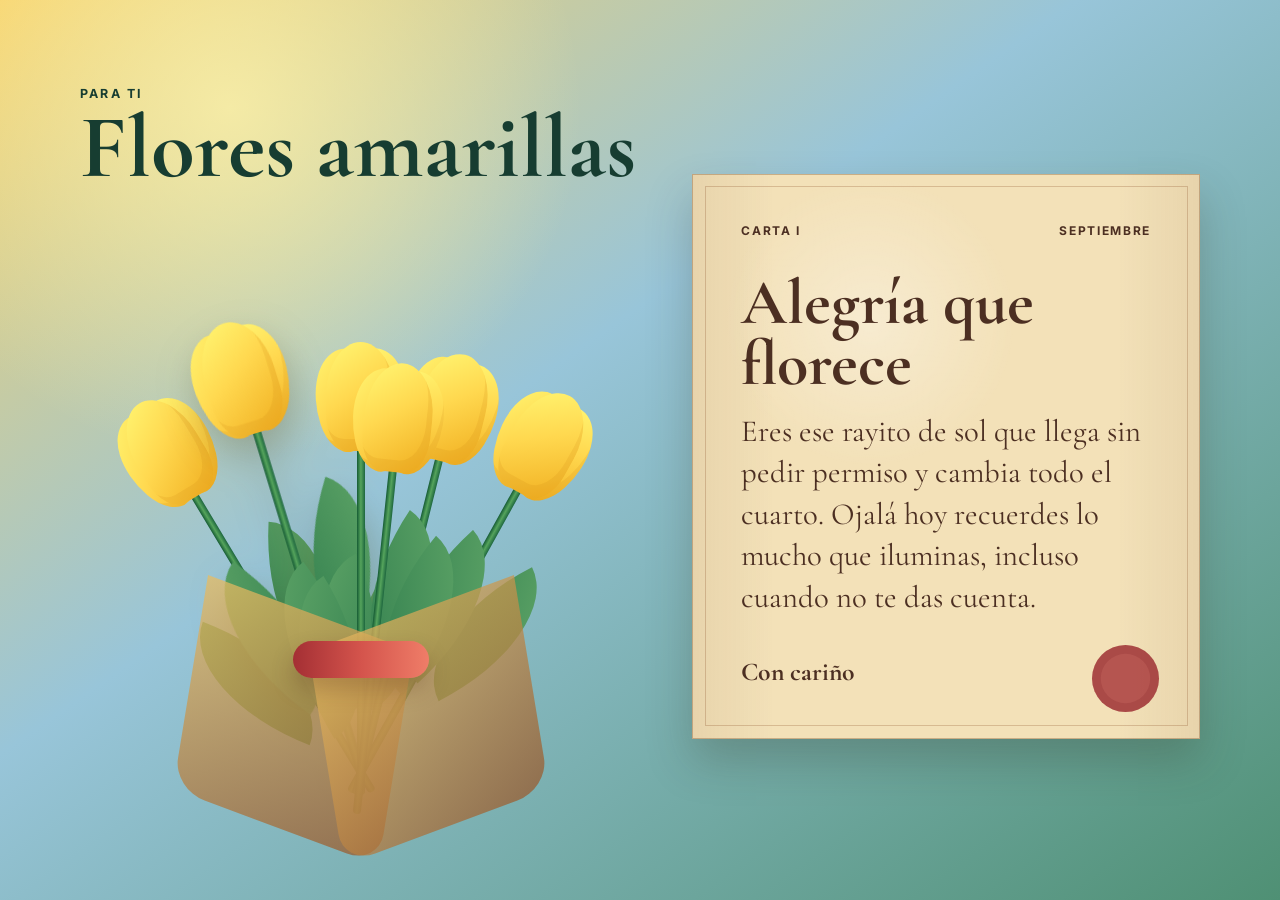
==== index.html @ 32c4aaad "Add interactive yellow tulip bouquet page" ====
<!doctype html>
<html lang="es">
  <head>
    <meta charset="UTF-8" />
    <meta name="viewport" content="width=device-width, initial-scale=1.0" />
    <title>Ramo de tulipanes amarillos</title>
    <link rel="preconnect" href="https://fonts.googleapis.com" />
    <link rel="preconnect" href="https://fonts.gstatic.com" crossorigin />
    <link
      href="https://fonts.googleapis.com/css2?family=Cormorant+Garamond:wght@500;600;700&family=Inter:wght@400;600;700&display=swap"
      rel="stylesheet"
    />
    <link rel="stylesheet" href="styles.css" />
  </head>
  <body>
    <main class="scene" aria-label="Ramo interactivo de tulipanes amarillos">
      <section class="bouquet-panel">
        <div class="title-block">
          <p>Para ti</p>
          <h1>Flores amarillas</h1>
        </div>

        <div class="bouquet" aria-label="Selecciona un tulipán para leer su carta">
          <div class="wrap wrap-left"></div>
          <div class="wrap wrap-right"></div>
          <div class="ribbon"></div>

          <button class="tulip tulip-1 is-active" type="button" data-flower="0" aria-label="Tulipán de la alegría" aria-pressed="true">
            <span class="stem"></span>
            <span class="leaf leaf-a"></span>
            <span class="leaf leaf-b"></span>
            <span class="bloom">
              <span class="petal petal-left"></span>
              <span class="petal petal-center"></span>
              <span class="petal petal-right"></span>
            </span>
          </button>

          <button class="tulip tulip-2" type="button" data-flower="1" aria-label="Tulipán de la calma" aria-pressed="false">
            <span class="stem"></span>
            <span class="leaf leaf-a"></span>
            <span class="leaf leaf-b"></span>
            <span class="bloom">
              <span class="petal petal-left"></span>
              <span class="petal petal-center"></span>
              <span class="petal petal-right"></span>
            </span>
          </button>

          <button class="tulip tulip-3" type="button" data-flower="2" aria-label="Tulipán de la esperanza" aria-pressed="false">
            <span class="stem"></span>
            <span class="leaf leaf-a"></span>
            <span class="leaf leaf-b"></span>
            <span class="bloom">
              <span class="petal petal-left"></span>
              <span class="petal petal-center"></span>
              <span class="petal petal-right"></span>
            </span>
          </button>

          <button class="tulip tulip-4" type="button" data-flower="3" aria-label="Tulipán de la ternura" aria-pressed="false">
            <span class="stem"></span>
            <span class="leaf leaf-a"></span>
            <span class="leaf leaf-b"></span>
            <span class="bloom">
              <span class="petal petal-left"></span>
              <span class="petal petal-center"></span>
              <span class="petal petal-right"></span>
            </span>
          </button>

          <button class="tulip tulip-5" type="button" data-flower="4" aria-label="Tulipán de la luz" aria-pressed="false">
            <span class="stem"></span>
            <span class="leaf leaf-a"></span>
            <span class="leaf leaf-b"></span>
            <span class="bloom">
              <span class="petal petal-left"></span>
              <span class="petal petal-center"></span>
              <span class="petal petal-right"></span>
            </span>
          </button>

          <button class="tulip tulip-6" type="button" data-flower="5" aria-label="Tulipán del cariño" aria-pressed="false">
            <span class="stem"></span>
            <span class="leaf leaf-a"></span>
            <span class="leaf leaf-b"></span>
            <span class="bloom">
              <span class="petal petal-left"></span>
              <span class="petal petal-center"></span>
              <span class="petal petal-right"></span>
            </span>
          </button>
        </div>
      </section>

      <aside class="letter" aria-live="polite">
        <div class="letter-top">
          <span id="letter-number">Carta I</span>
          <span>Septiembre</span>
        </div>
        <h2 id="letter-title">Alegría que florece</h2>
        <p id="letter-message">
          Eres ese rayito de sol que llega sin pedir permiso y cambia todo el cuarto. Ojalá hoy recuerdes lo mucho
          que iluminas, incluso cuando no te das cuenta.
        </p>
        <p class="signature">Con cariño</p>
      </aside>
    </main>

    <script src="script.js"></script>
  </body>
</html>
---- styles.css ----
:root {
  --sky: #98c5d9;
  --deep-green: #1d5a3d;
  --leaf: #2c7a4b;
  --leaf-light: #64a96a;
  --yellow: #ffd84f;
  --yellow-deep: #f0ad1e;
  --paper: #f3e1b8;
  --paper-edge: #bd8f57;
  --ink: #4c2f22;
  --ribbon: #d4544c;
}

* {
  box-sizing: border-box;
}

body {
  min-height: 100vh;
  margin: 0;
  color: var(--ink);
  font-family: Inter, system-ui, sans-serif;
  background:
    radial-gradient(circle at 18% 12%, rgba(255, 244, 172, 0.75), transparent 22rem),
    linear-gradient(145deg, #f7d26a 0%, #98c5d9 42%, #4f9074 100%);
}

button {
  font: inherit;
}

.scene {
  display: grid;
  grid-template-columns: minmax(18rem, 1.05fr) minmax(17rem, 0.95fr);
  gap: clamp(1.25rem, 4vw, 4rem);
  align-items: center;
  width: min(1120px, calc(100% - 2rem));
  min-height: 100vh;
  margin: 0 auto;
  padding: clamp(2rem, 5vw, 5rem) 0 clamp(1.5rem, 4vw, 4rem);
}

.bouquet-panel {
  min-width: 0;
}

.title-block {
  margin-bottom: clamp(0.75rem, 2vw, 1.5rem);
  color: #173d31;
}

.title-block p {
  margin: 0 0 0.25rem;
  font-size: 0.78rem;
  font-weight: 700;
  letter-spacing: 0.18em;
  text-transform: uppercase;
}

.title-block h1 {
  margin: 0;
  font-family: "Cormorant Garamond", Georgia, serif;
  font-size: clamp(3rem, 7vw, 5.8rem);
  line-height: 0.96;
  letter-spacing: 0;
}

.bouquet {
  position: relative;
  height: min(68vh, 39rem);
  min-height: 31rem;
  overflow: visible;
}

.tulip {
  position: absolute;
  bottom: 1rem;
  left: 50%;
  width: 6.25rem;
  height: 30rem;
  padding: 0;
  border: 0;
  background: transparent;
  cursor: pointer;
  transform-origin: 50% 92%;
  transition: transform 180ms ease, filter 180ms ease;
}

.tulip:hover,
.tulip:focus-visible,
.tulip.is-active {
  filter: drop-shadow(0 1rem 1.1rem rgba(78, 67, 22, 0.28));
}

.tulip:focus-visible {
  outline: 3px solid rgba(255, 255, 255, 0.95);
  outline-offset: 0.35rem;
  border-radius: 999px;
}

.tulip.is-active {
  transform: translateX(-50%) rotate(var(--tilt)) translateY(-1.1rem) scale(1.05);
}

.tulip-1 {
  --tilt: -17deg;
  transform: translateX(-50%) rotate(var(--tilt));
  z-index: 4;
}

.tulip-2 {
  --tilt: 14deg;
  transform: translateX(-50%) rotate(var(--tilt));
  z-index: 5;
}

.tulip-3 {
  --tilt: 0deg;
  transform: translateX(-50%) rotate(var(--tilt));
  z-index: 6;
}

.tulip-4 {
  --tilt: -31deg;
  transform: translateX(-50%) rotate(var(--tilt));
  z-index: 3;
}

.tulip-5 {
  --tilt: 29deg;
  transform: translateX(-50%) rotate(var(--tilt));
  z-index: 2;
}

.tulip-6 {
  --tilt: 6deg;
  transform: translateX(-50%) rotate(var(--tilt)) translateY(1.2rem);
  z-index: 7;
}

.stem {
  position: absolute;
  left: calc(50% - 0.25rem);
  bottom: 1rem;
  width: 0.5rem;
  height: 23.5rem;
  border-radius: 999px;
  background: linear-gradient(90deg, #155b34, #55a45c 48%, #1d663e);
}

.leaf {
  position: absolute;
  bottom: 7rem;
  width: 4.8rem;
  height: 9rem;
  border-radius: 100% 0 100% 0;
  background: linear-gradient(135deg, var(--leaf-light), var(--leaf));
  transform-origin: 50% 100%;
}

.leaf-a {
  left: 0.75rem;
  transform: rotate(-38deg);
}

.leaf-b {
  right: 0.65rem;
  bottom: 10rem;
  transform: scaleX(-1) rotate(-34deg);
}

.bloom {
  position: absolute;
  top: 0.5rem;
  left: 50%;
  width: 6.2rem;
  height: 7rem;
  transform: translateX(-50%);
}

.petal {
  position: absolute;
  bottom: 0;
  width: 3.9rem;
  height: 6.3rem;
  background: linear-gradient(145deg, #fff36f 6%, var(--yellow) 45%, var(--yellow-deep) 100%);
  box-shadow: inset -0.35rem -0.75rem 0 rgba(190, 118, 8, 0.13);
}

.petal-center {
  left: 50%;
  width: 4.3rem;
  height: 6.8rem;
  border-radius: 70% 70% 48% 48%;
  transform: translateX(-50%);
  z-index: 3;
}

.petal-left {
  left: 0.2rem;
  border-radius: 82% 42% 54% 44%;
  transform: rotate(-18deg);
  z-index: 2;
}

.petal-right {
  right: 0.2rem;
  border-radius: 42% 82% 44% 54%;
  transform: rotate(18deg);
  z-index: 2;
}

.wrap-left,
.wrap-right {
  position: absolute;
  bottom: 0;
  left: 50%;
  width: 13rem;
  height: 14rem;
  border-radius: 0 0 2rem 2rem;
  background: linear-gradient(145deg, rgba(232, 189, 99, 0.74), rgba(150, 88, 46, 0.75));
  transform-origin: 50% 100%;
  z-index: 8;
}

.wrap-left {
  transform: translateX(-91%) skewY(12deg) rotate(9deg);
}

.wrap-right {
  transform: translateX(-9%) skewY(-12deg) rotate(-9deg);
}

.ribbon {
  position: absolute;
  left: 50%;
  bottom: 9.3rem;
  width: 8.5rem;
  height: 2.3rem;
  border-radius: 999px;
  background: linear-gradient(90deg, #a42f34, var(--ribbon), #ef7d68);
  box-shadow: 0 0.75rem 1.4rem rgba(77, 31, 18, 0.25);
  transform: translateX(-50%);
  z-index: 9;
}

.letter {
  position: relative;
  min-height: 24rem;
  padding: clamp(1.75rem, 4vw, 3rem);
  border: 1px solid rgba(122, 74, 35, 0.34);
  color: var(--ink);
  background:
    linear-gradient(90deg, rgba(96, 57, 27, 0.08), transparent 16%, transparent 84%, rgba(96, 57, 27, 0.08)),
    radial-gradient(circle at 35% 26%, rgba(255, 255, 255, 0.34), transparent 9rem),
    var(--paper);
  box-shadow: 0 1.4rem 2.6rem rgba(51, 50, 33, 0.25);
}

.letter::before,
.letter::after {
  position: absolute;
  content: "";
  inset: 0.7rem;
  border: 1px solid rgba(139, 85, 44, 0.28);
  pointer-events: none;
}

.letter::after {
  inset: auto 2.5rem 1.6rem auto;
  width: 4.2rem;
  height: 4.2rem;
  border: 0;
  border-radius: 50%;
  background: rgba(164, 47, 52, 0.78);
  box-shadow: inset 0 0 0 0.55rem rgba(125, 32, 36, 0.2);
}

.letter-top {
  display: flex;
  justify-content: space-between;
  gap: 1rem;
  margin-bottom: 2.2rem;
  font-size: 0.75rem;
  font-weight: 700;
  letter-spacing: 0.14em;
  text-transform: uppercase;
}

.letter h2 {
  margin: 0 0 1rem;
  font-family: "Cormorant Garamond", Georgia, serif;
  font-size: clamp(2.3rem, 5vw, 4rem);
  line-height: 0.95;
  letter-spacing: 0;
}

.letter p {
  margin: 0;
  font-family: "Cormorant Garamond", Georgia, serif;
  font-size: clamp(1.45rem, 2.4vw, 2rem);
  line-height: 1.35;
}

.letter .signature {
  margin-top: 2.3rem;
  font-size: 1.6rem;
  font-weight: 700;
}

@media (max-width: 820px) {
  .scene {
    grid-template-columns: 1fr;
    align-items: start;
  }

  .bouquet {
    height: 34rem;
    min-height: 34rem;
  }

  .letter {
    min-height: 20rem;
  }
}

@media (max-width: 520px) {
  .scene {
    width: min(100% - 1rem, 1120px);
    padding-top: 1rem;
  }

  .title-block h1 {
    font-size: clamp(2.9rem, 17vw, 4.4rem);
  }

  .bouquet {
    height: 30rem;
    min-height: 30rem;
  }

  .tulip {
    height: 27rem;
    width: 5.45rem;
  }

  .stem {
    height: 20.5rem;
  }

  .bloom {
    width: 5.35rem;
    height: 6.1rem;
  }

  .petal {
    width: 3.25rem;
    height: 5.5rem;
  }

  .petal-center {
    width: 3.65rem;
    height: 5.95rem;
  }

  .wrap-left,
  .wrap-right {
    width: 10.5rem;
    height: 12.5rem;
  }

  .ribbon {
    bottom: 8.5rem;
  }
}
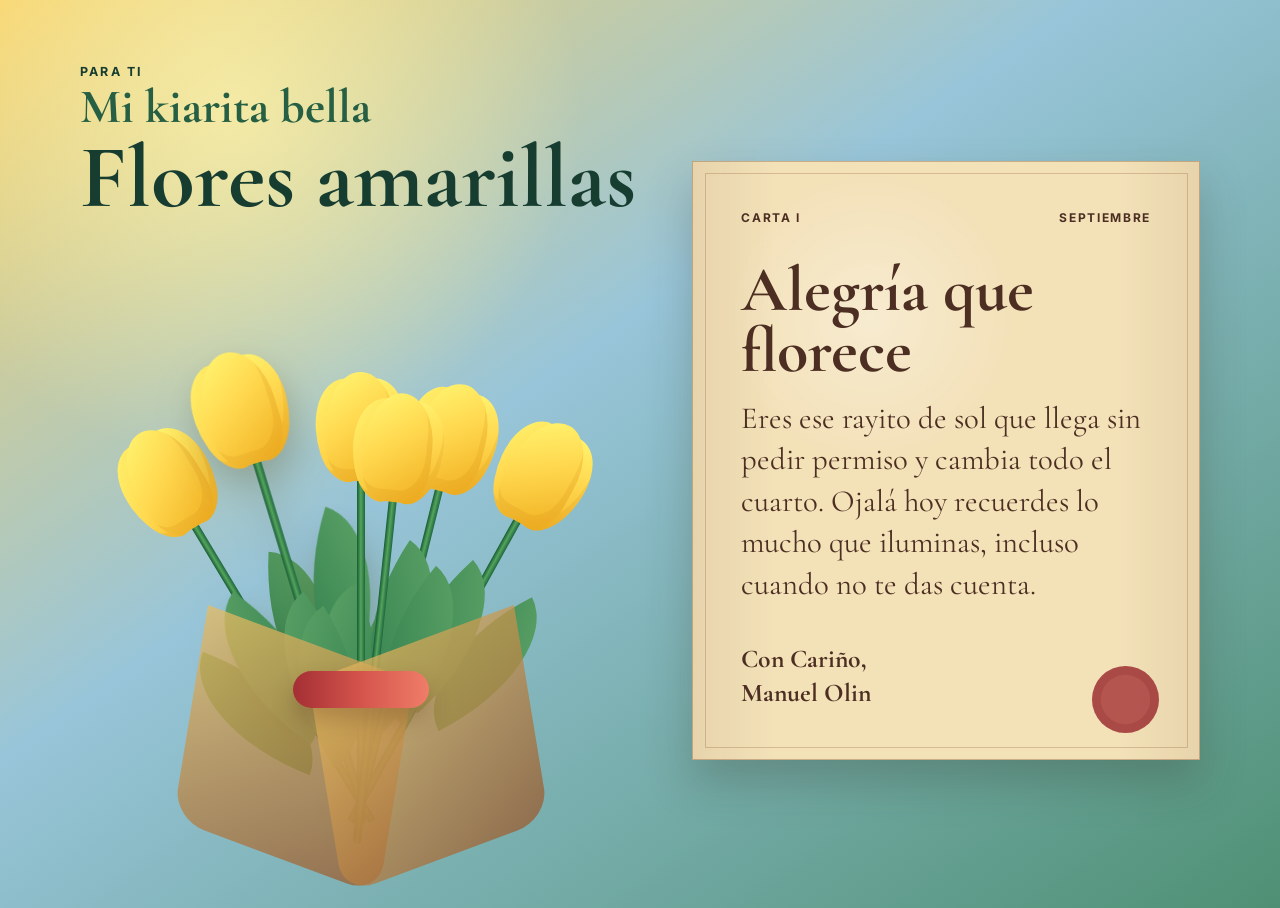
==== commit 27f1544b: "Update dedication and letter signature" ====
--- a/index.html
+++ b/index.html
@@ -17,6 +17,7 @@
       <section class="bouquet-panel">
         <div class="title-block">
           <p>Para ti</p>
+          <strong>Mi kiarita bella</strong>
           <h1>Flores amarillas</h1>
         </div>
 
@@ -103,7 +104,7 @@
           Eres ese rayito de sol que llega sin pedir permiso y cambia todo el cuarto. Ojalá hoy recuerdes lo mucho
           que iluminas, incluso cuando no te das cuenta.
         </p>
-        <p class="signature">Con cariño</p>
+        <p class="signature">Con Cariño,<br />Manuel Olin</p>
       </aside>
     </main>
 
--- a/styles.css
+++ b/styles.css
@@ -57,6 +57,15 @@
   text-transform: uppercase;
 }
 
+.title-block strong {
+  display: block;
+  margin-bottom: 0.25rem;
+  color: #265f43;
+  font-family: "Cormorant Garamond", Georgia, serif;
+  font-size: clamp(1.9rem, 4vw, 3rem);
+  line-height: 1;
+}
+
 .title-block h1 {
   margin: 0;
   font-family: "Cormorant Garamond", Georgia, serif;
